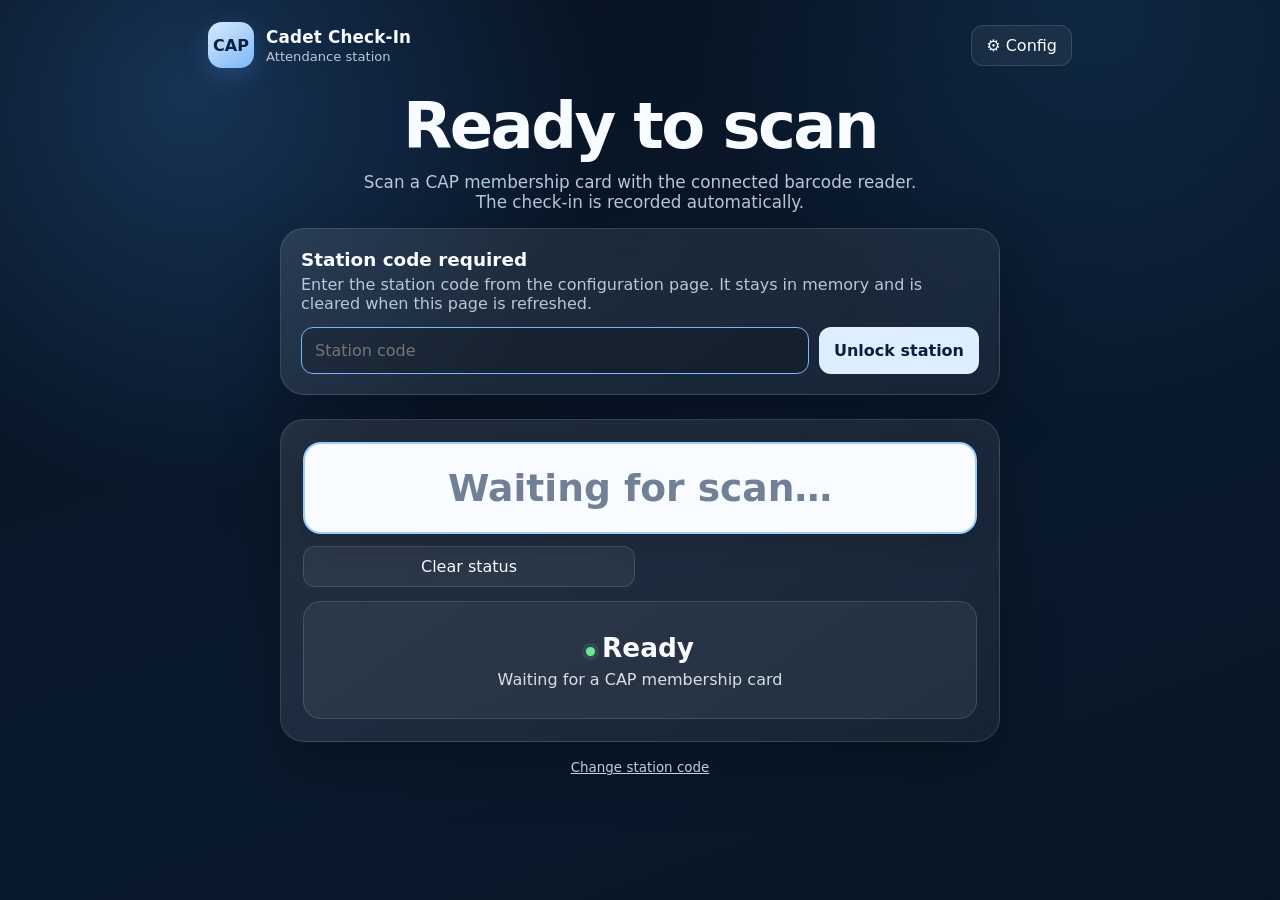
==== index.html @ 842401cf "Added all files" ====
<!doctype html>
<html lang="en">
<head>
<meta charset="utf-8">
<meta name="viewport" content="width=device-width,initial-scale=1">
<meta name="robots" content="noindex">
<title>CAP Cadet Check-In</title>
<link rel="stylesheet" href="app.css">
</head>
<body>
<main class="page">
  <header class="topbar">
    <div class="brand">
      <div class="brand-mark">CAP</div>
      <div>
        <div class="brand-title">Cadet Check-In</div>
        <div class="brand-sub">Attendance station</div>
      </div>
    </div>
    <div class="top-actions">
      <a class="link-btn" href="config.html">⚙ Config</a>
    </div>
  </header>

  <section class="hero">
    <h1>Ready to scan</h1>
    <p>Scan a CAP membership card with the connected barcode reader. The check-in is recorded automatically.</p>
  </section>

  <section id="setup" class="card">
    <h2>Station code required</h2>
    <p>Enter the station code from the configuration page. It stays in memory and is cleared when this page is refreshed.</p>
    <div class="setup-row">
      <input id="keyInput" type="password" placeholder="Station code" autocomplete="off">
      <button id="keySave" class="primary-btn" type="button">Unlock station</button>
    </div>
  </section>

  <section class="card scanner-card">
    <div class="scan-wrap">
      <input id="scan" type="text" inputmode="none" autocomplete="off" autocapitalize="off" spellcheck="false" placeholder="Waiting for scan…" autofocus aria-label="CAPID scanner input">
    </div>
    <div class="scanner-actions">
      <button id="clearStatus" class="ghost-btn" type="button">Clear status</button>
    </div>
    <div id="status" aria-live="polite">
      <div id="title"><span class="status-dot"></span>Ready</div>
      <div id="detail">Waiting for a CAP membership card</div>
    </div>
  </section>

  <footer class="footer">
    <span id="pending"></span>
    <button id="changeKey" type="button">Change station code</button>
  </footer>
</main>

<div id="burst" aria-live="polite"></div>
<script src="config.js"></script>
<script>
(function () {
  const $ = id => document.getElementById(id);
  const LS = { queue: 'cap_queue' };
  let stationKey = '';
  const scan = $('scan');
  let last = { id: '', t: 0 };
  let clearTimer = null;
  let burstTimer = null;

  function lsGet(k, d) { try { const v = localStorage.getItem(k); return v === null ? d : v; } catch (e) { return d; } }
  function lsSet(k, v) { try { localStorage.setItem(k, v); } catch (e) {} }
  function getQueue() { try { return JSON.parse(lsGet(LS.queue, '[]')); } catch (e) { return []; } }
  function setQueue(q) { lsSet(LS.queue, JSON.stringify(q)); renderPending(); }
  function renderPending() { const n = getQueue().length; $('pending').textContent = n ? n + ' scan(s) waiting to upload · ' : ''; }

  function show(kind, title, detail) {
    const s = $('status');
    s.className = kind;
    $('title').textContent = title;
    $('detail').textContent = detail || '';
    clearTimeout(clearTimer);
    if (kind !== 'wait') clearTimer = setTimeout(() => show('', 'Ready', 'Waiting for a CAP membership card'), 5000);
  }

  function hideBurst() { clearTimeout(burstTimer); $('burst').classList.remove('show'); }
  function celebrate(title, sub) {
    const b = $('burst');
    b.innerHTML =
      '<div class="badge"><span class="ring"></span><span class="ring r2"></span><span class="ring r3"></span>' +
      '<svg viewBox="0 0 200 200" aria-hidden="true"><circle class="disc" cx="100" cy="100" r="92"/>' +
      '<path class="tick" d="M62 104 L88 130 L140 74"/></svg></div>' +
      '<div id="bName"></div><div id="bSub"></div>';
    $('bName').textContent = title;
    $('bSub').textContent = sub || '';
    b.classList.remove('show'); void b.offsetWidth; b.classList.add('show');
    clearTimeout(burstTimer); burstTimer = setTimeout(hideBurst, 2300);
  }
  $('burst').addEventListener('click', hideBurst);

  function needKey() { $('setup').style.display = 'block'; $('keyInput').focus(); }
  function focusScan() { if ($('setup').style.display !== 'block') scan.focus(); }

  async function post(body) {
    const r = await fetch(API_URL, {
      method: 'POST', headers: { 'Content-Type': 'text/plain;charset=utf-8' }, body: JSON.stringify(body)
    });
    return r.json();
  }

  async function handleScan(raw) {
    const capid = String(raw || '').replace(/\D/g, '');
    if (!capid) return;
    if (capid.length < 4 || capid.length > 8) { show('bad', 'Could not read card', 'Please scan again'); return; }
    const now = Date.now();
    if (capid === last.id && now - last.t < 3000) return;
    last = { id: capid, t: now };

    if (!API_URL || API_URL.indexOf('PASTE') === 0) { show('bad', 'Not configured', 'Set API_URL in config.js'); return; }
    if (!stationKey) { needKey(); return; }

    hideBurst(); show('wait', 'Checking…', 'CAPID ' + capid);
    const payload = { action: 'checkin', capid, ts: new Date(now).toISOString() };
    try {
      const res = await post(Object.assign({ key: stationKey }, payload));
      if (res.badKey) { stationKey = ''; show('bad', 'Wrong station code', 'Please enter it again'); needKey(); return; }
      if (!res.ok) { show('bad', 'Error', res.error || 'Try again'); return; }
      if (res.duplicate) {
        show('warn', 'Already checked in', 'CAPID ' + res.capid + ' at ' + String(res.time).slice(0, 5));
      } else {
        show('ok', 'Checked in!', 'CAPID ' + res.capid);
        celebrate('Checked in!', 'CAPID ' + res.capid);
      }
    } catch (e) {
      const q = getQueue(); q.push(payload); setQueue(q);
      show('warn', 'Saved offline', 'CAPID ' + capid + ' will upload when the connection returns');
    }
  }

  async function flush() {
    let q = getQueue();
    if (!q.length || !stationKey) return;
    while (q.length) {
      try {
        const res = await post(Object.assign({}, q[0], { key: stationKey }));
        if (res.badKey) break;
        q.shift(); setQueue(q);
      } catch (e) { break; }
    }
  }

  scan.addEventListener('keydown', e => {
    if (e.key === 'Enter') { e.preventDefault(); const v = scan.value; scan.value = ''; handleScan(v); }
  });
  scan.addEventListener('input', () => {
    const digits = scan.value.replace(/\D/g, '');
    if (digits.length >= 6) { scan.value = ''; handleScan(digits); }
  });
  scan.addEventListener('blur', () => setTimeout(focusScan, 120));
  document.addEventListener('click', e => {
    if (e.target.tagName !== 'INPUT' && e.target.tagName !== 'BUTTON' && e.target.tagName !== 'A') focusScan();
  });

  $('keySave').addEventListener('click', () => {
    const v = $('keyInput').value.trim();
    if (!v) return;
    stationKey = v; $('keyInput').value = '';
    $('setup').style.display = 'none'; show('', 'Ready', 'Waiting for a CAP membership card'); scan.focus(); flush();
  });
  $('keyInput').addEventListener('keydown', e => { if (e.key === 'Enter') $('keySave').click(); });
  $('changeKey').addEventListener('click', needKey);
  $('clearStatus').addEventListener('click', () => show('', 'Ready', 'Waiting for a CAP membership card'));

  window.addEventListener('online', flush);
  setInterval(flush, 30000);
  renderPending();
  needKey();
})();
</script>
</body>
</html>
---- app.css ----
:root {
  --navy-950: #06111f;
  --navy-900: #0a1a2e;
  --navy-800: #102b4a;
  --navy-700: #183d67;
  --card: rgba(255,255,255,.08);
  --card-strong: rgba(255,255,255,.12);
  --line: rgba(255,255,255,.13);
  --text: #f8fbff;
  --muted: #b9c7d8;
  --accent: #75b8ff;
  --accent-2: #dceeff;
  --ok: #27b864;
  --warn: #d99a2b;
  --bad: #d9574f;
  --shadow: 0 24px 60px rgba(0,0,0,.28);
}

* { box-sizing: border-box; }
html { min-height: 100%; }
body {
  margin: 0;
  min-height: 100vh;
  color: var(--text);
  font-family: Inter, ui-sans-serif, system-ui, -apple-system, BlinkMacSystemFont, "Segoe UI", sans-serif;
  background:
    radial-gradient(circle at 15% 10%, rgba(65,135,215,.28), transparent 30%),
    radial-gradient(circle at 85% 0%, rgba(32,86,135,.28), transparent 28%),
    linear-gradient(160deg, var(--navy-950), var(--navy-900) 58%, #071625);
}

button, input { font: inherit; }
button { -webkit-tap-highlight-color: transparent; }
a { color: var(--accent-2); }

.page {
  width: min(100%, 900px);
  margin: 0 auto;
  padding: 22px 18px 28px;
}

.topbar {
  display: flex;
  justify-content: space-between;
  align-items: center;
  gap: 16px;
  margin-bottom: 26px;
}
.brand { display:flex; align-items:center; gap:12px; min-width:0; }
.brand-mark {
  width: 46px; height: 46px; flex: 0 0 46px;
  display:grid; place-items:center;
  border-radius: 14px;
  background: linear-gradient(145deg, #d8eaff, #79b7f8);
  color: #08203b;
  font-weight: 900;
  box-shadow: 0 8px 26px rgba(81,157,239,.25);
}
.brand-title { font-size: 1.05rem; font-weight: 800; letter-spacing: .01em; }
.brand-sub { color: var(--muted); font-size: .82rem; margin-top: 2px; }
.top-actions { display:flex; gap:8px; flex-wrap:wrap; justify-content:flex-end; }

.link-btn, .ghost-btn, .primary-btn {
  border: 1px solid var(--line);
  border-radius: 12px;
  padding: 10px 14px;
  cursor: pointer;
  text-decoration: none;
  transition: transform .15s ease, background .15s ease, border-color .15s ease;
}
.link-btn, .ghost-btn { color: var(--text); background: rgba(255,255,255,.055); }
.primary-btn { color: #08203b; background: #dceeff; border-color: transparent; font-weight: 750; }
.link-btn:hover, .ghost-btn:hover, .primary-btn:hover { transform: translateY(-1px); }

.hero { margin: 10px auto 0; text-align:center; max-width: 720px; }
.hero h1 { margin:0; font-size: clamp(2.2rem, 6vw, 4rem); line-height:1; letter-spacing:-.04em; }
.hero p { margin: 14px auto 0; color: var(--muted); font-size: 1.05rem; max-width: 560px; }

.card {
  margin: 24px auto 0;
  background: linear-gradient(145deg, rgba(255,255,255,.10), rgba(255,255,255,.055));
  border: 1px solid var(--line);
  border-radius: 24px;
  box-shadow: var(--shadow);
  backdrop-filter: blur(14px);
}
.scanner-card { max-width: 720px; padding: 22px; }
.scan-wrap { position:relative; }
#scan {
  display:block;
  width:100%;
  min-height: 92px;
  border-radius: 18px;
  border: 2px solid rgba(117,184,255,.7);
  background: #f8fbff;
  color: #091727;
  text-align:center;
  padding: 18px 20px;
  font-size: clamp(1.6rem, 4vw, 2.35rem);
  font-weight: 700;
  outline: none;
  box-shadow: inset 0 1px 0 rgba(255,255,255,.8), 0 10px 30px rgba(0,0,0,.14);
}
#scan::placeholder { color: #718096; font-weight: 600; }
#scan:focus { border-color: #cde6ff; box-shadow: 0 0 0 4px rgba(117,184,255,.17), 0 12px 30px rgba(0,0,0,.17); }

.scanner-actions { display:grid; grid-template-columns: 1fr 1fr; gap:10px; margin-top:12px; }
.scanner-actions a { text-align:center; }

#status {
  width:100%;
  margin-top:14px;
  min-height:118px;
  border-radius:18px;
  display:flex;
  flex-direction:column;
  align-items:center;
  justify-content:center;
  padding:18px;
  background: rgba(255,255,255,.055);
  border:1px solid var(--line);
  text-align:center;
  transition: background .2s ease, transform .2s ease;
}
#status.ok { background: rgba(39,184,100,.22); border-color: rgba(110,246,157,.35); }
#status.warn { background: rgba(217,154,43,.18); border-color: rgba(247,195,88,.32); }
#status.bad { background: rgba(217,87,79,.18); border-color: rgba(248,126,118,.30); }
#status.wait { background: rgba(117,184,255,.13); border-color: rgba(117,184,255,.28); }
#title { font-size:1.65rem; font-weight:800; }
#detail { margin-top:7px; font-size:1rem; color: rgba(255,255,255,.84); }

.status-dot {
  display:inline-block; width:9px; height:9px; border-radius:50%;
  background:#6de89b; margin-right:7px; vertical-align:1px;
  box-shadow:0 0 0 4px rgba(109,232,155,.11);
}

.footer { text-align:center; color:var(--muted); font-size:.84rem; padding-top:18px; }
.footer button { color:var(--accent-2); background:none; border:0; text-decoration:underline; cursor:pointer; padding:0; }

#setup { max-width:720px; margin:16px auto 0; display:none; padding:20px; }
#setup h2 { margin:0 0 5px; font-size:1.15rem; }
#setup p { margin:0 0 14px; color:var(--muted); }
.setup-row { display:flex; gap:10px; }
#keyInput { flex:1; min-width:0; border:1px solid var(--line); border-radius:12px; padding:13px; background:rgba(0,0,0,.16); color:var(--text); outline:none; }
#keyInput:focus { border-color:var(--accent); }

@media (max-width: 620px) {
  .page { padding: 16px 12px 24px; }
  .topbar { align-items:flex-start; }
  .top-actions { flex-direction:column; }
  .link-btn, .ghost-btn { padding:9px 11px; }
  .scanner-card { padding:14px; border-radius:20px; }
  .scanner-actions { grid-template-columns:1fr; }
  .setup-row { flex-direction:column; }
}

/* Success overlay */
#burst {
  position:fixed; inset:0; z-index:50; display:none; flex-direction:column; align-items:center; justify-content:center;
  background:rgba(4,15,28,.95); cursor:pointer; padding:24px;
}
#burst.show { display:flex; animation:bfade .15s ease-out; }
.badge { position:relative; width:min(200px,48vw); height:min(200px,48vw); }
.ring { position:absolute; inset:0; border-radius:50%; border:4px solid #51e38a; opacity:0; animation:ripple 1.3s ease-out forwards; }
.ring.r2 { animation-delay:.25s; } .ring.r3 { animation-delay:.5s; }
.badge svg { position:relative; width:100%; height:100%; overflow:visible; }
.disc { fill:#22b455; transform-origin:100px 100px; animation:pop .5s cubic-bezier(.2,1.5,.4,1) both; filter:drop-shadow(0 0 24px rgba(61,220,132,.55)); }
.tick { fill:none; stroke:#fff; stroke-width:11; stroke-linecap:round; stroke-linejoin:round; stroke-dasharray:120; stroke-dashoffset:120; animation:draw .4s .32s cubic-bezier(.6,.1,.3,1) forwards; }
#bName { margin-top:28px; font-size:clamp(1.8rem,6vw,2.4rem); font-weight:800; text-align:center; opacity:0; animation:rise .4s .55s ease-out forwards; }
#bSub { margin-top:7px; font-size:1.1rem; opacity:0; text-align:center; --o:.8; animation:rise .4s .7s ease-out forwards; }
@keyframes bfade { from { opacity:0 } to { opacity:1 } }
@keyframes pop { 0% { transform:scale(0) } 100% { transform:scale(1) } }
@keyframes draw { to { stroke-dashoffset:0 } }
@keyframes ripple { 0% { transform:scale(.85); opacity:.85 } 100% { transform:scale(2.3); opacity:0 } }
@keyframes rise { from { opacity:0; transform:translateY(12px) } to { opacity:var(--o,1); transform:none } }
@media (prefers-reduced-motion: reduce) {
  .ring { display:none; } .disc { animation:none; } .tick { animation:none; stroke-dashoffset:0; }
  #bName, #bSub { animation:none; opacity:1; }
}
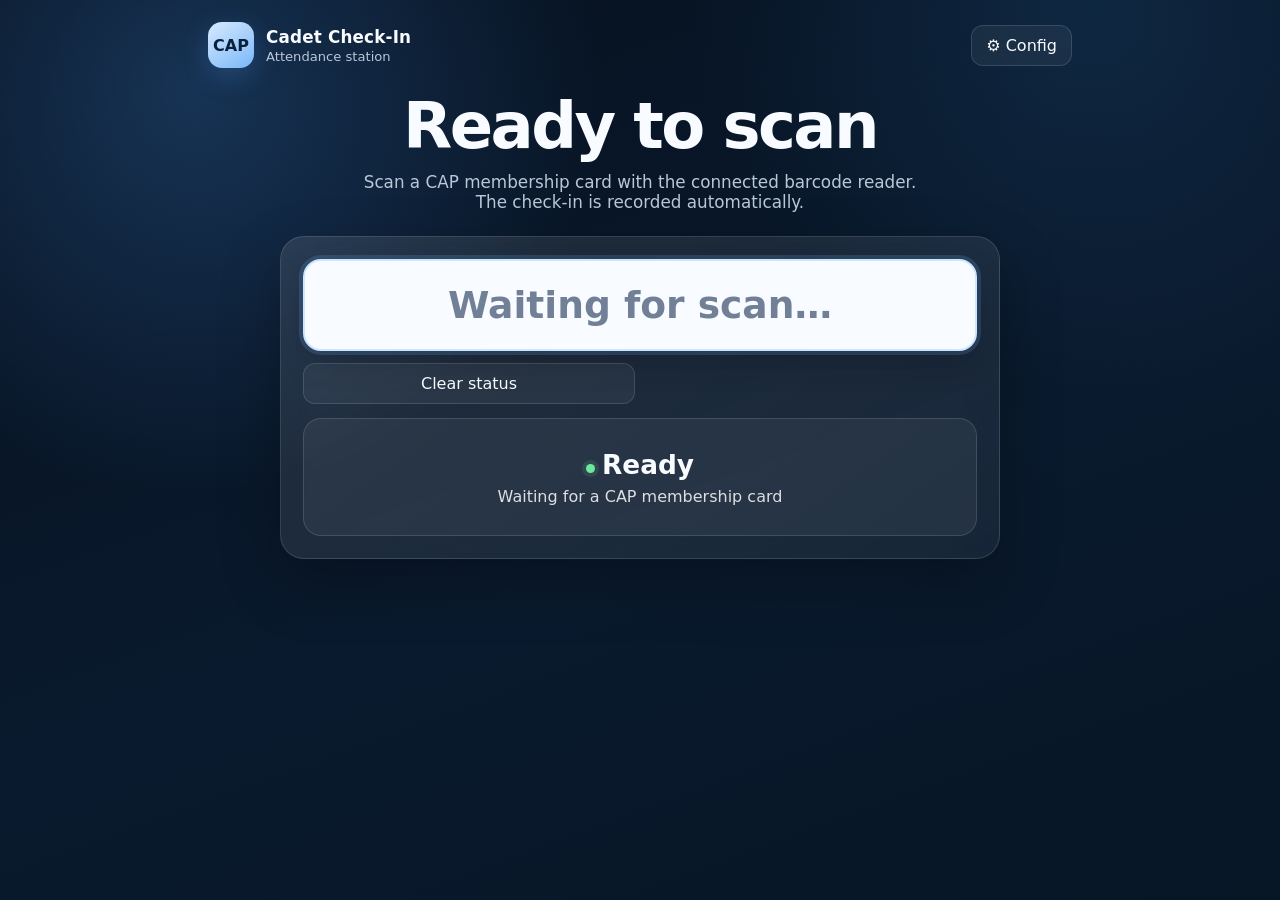
==== commit d53256c8: "Update2" ====
--- a/index.html
+++ b/index.html
@@ -27,21 +27,17 @@
     <p>Scan a CAP membership card with the connected barcode reader. The check-in is recorded automatically.</p>
   </section>
 
-  <section id="setup" class="card">
-    <h2>Station code required</h2>
-    <p>Enter the station code from the configuration page. It stays in memory and is cleared when this page is refreshed.</p>
-    <div class="setup-row">
-      <input id="keyInput" type="password" placeholder="Station code" autocomplete="off">
-      <button id="keySave" class="primary-btn" type="button">Unlock station</button>
-    </div>
-  </section>
-
   <section class="card scanner-card">
     <div class="scan-wrap">
-      <input id="scan" type="text" inputmode="none" autocomplete="off" autocapitalize="off" spellcheck="false" placeholder="Waiting for scan…" autofocus aria-label="CAPID scanner input">
+      <input id="scan" type="text" inputmode="none"
+        autocomplete="off" autocapitalize="off" spellcheck="false"
+        placeholder="Waiting for scan…" autofocus
+        aria-label="CAPID scanner input">
     </div>
     <div class="scanner-actions">
-      <button id="clearStatus" class="ghost-btn" type="button">Clear status</button>
+      <button id="clearStatus" class="ghost-btn" type="button">
+        Clear status
+      </button>
     </div>
     <div id="status" aria-live="polite">
       <div id="title"><span class="status-dot"></span>Ready</div>
@@ -51,130 +47,243 @@
 
   <footer class="footer">
     <span id="pending"></span>
-    <button id="changeKey" type="button">Change station code</button>
   </footer>
 </main>
 
 <div id="burst" aria-live="polite"></div>
+
 <script src="config.js"></script>
 <script>
 (function () {
   const $ = id => document.getElementById(id);
   const LS = { queue: 'cap_queue' };
-  let stationKey = '';
   const scan = $('scan');
+
   let last = { id: '', t: 0 };
   let clearTimer = null;
   let burstTimer = null;
 
-  function lsGet(k, d) { try { const v = localStorage.getItem(k); return v === null ? d : v; } catch (e) { return d; } }
-  function lsSet(k, v) { try { localStorage.setItem(k, v); } catch (e) {} }
-  function getQueue() { try { return JSON.parse(lsGet(LS.queue, '[]')); } catch (e) { return []; } }
-  function setQueue(q) { lsSet(LS.queue, JSON.stringify(q)); renderPending(); }
-  function renderPending() { const n = getQueue().length; $('pending').textContent = n ? n + ' scan(s) waiting to upload · ' : ''; }
+  function lsGet(k, d) {
+    try {
+      const v = localStorage.getItem(k);
+      return v === null ? d : v;
+    } catch (e) {
+      return d;
+    }
+  }
+
+  function lsSet(k, v) {
+    try {
+      localStorage.setItem(k, v);
+    } catch (e) {}
+  }
+
+  function getQueue() {
+    try {
+      return JSON.parse(lsGet(LS.queue, '[]'));
+    } catch (e) {
+      return [];
+    }
+  }
+
+  function setQueue(q) {
+    lsSet(LS.queue, JSON.stringify(q));
+    renderPending();
+  }
+
+  function renderPending() {
+    const n = getQueue().length;
+    $('pending').textContent = n
+      ? n + ' scan(s) waiting to upload · '
+      : '';
+  }
 
   function show(kind, title, detail) {
     const s = $('status');
     s.className = kind;
     $('title').textContent = title;
     $('detail').textContent = detail || '';
+
     clearTimeout(clearTimer);
-    if (kind !== 'wait') clearTimer = setTimeout(() => show('', 'Ready', 'Waiting for a CAP membership card'), 5000);
-  }
-
-  function hideBurst() { clearTimeout(burstTimer); $('burst').classList.remove('show'); }
+
+    if (kind !== 'wait') {
+      clearTimer = setTimeout(function() {
+        show('', 'Ready', 'Waiting for a CAP membership card');
+      }, 5000);
+    }
+  }
+
+  function hideBurst() {
+    clearTimeout(burstTimer);
+    $('burst').classList.remove('show');
+  }
+
   function celebrate(title, sub) {
     const b = $('burst');
+
     b.innerHTML =
-      '<div class="badge"><span class="ring"></span><span class="ring r2"></span><span class="ring r3"></span>' +
-      '<svg viewBox="0 0 200 200" aria-hidden="true"><circle class="disc" cx="100" cy="100" r="92"/>' +
-      '<path class="tick" d="M62 104 L88 130 L140 74"/></svg></div>' +
-      '<div id="bName"></div><div id="bSub"></div>';
+      '<div class="badge"><span class="ring"></span>' +
+      '<span class="ring r2"></span><span class="ring r3"></span>' +
+      '<svg viewBox="0 0 200 200" aria-hidden="true">' +
+      '<circle class="disc" cx="100" cy="100" r="92"/>' +
+      '<path class="tick" d="M62 104 L88 130 L140 74"/>' +
+      '</svg></div><div id="bName"></div><div id="bSub"></div>';
+
     $('bName').textContent = title;
     $('bSub').textContent = sub || '';
-    b.classList.remove('show'); void b.offsetWidth; b.classList.add('show');
-    clearTimeout(burstTimer); burstTimer = setTimeout(hideBurst, 2300);
-  }
+
+    b.classList.remove('show');
+    void b.offsetWidth;
+    b.classList.add('show');
+
+    clearTimeout(burstTimer);
+    burstTimer = setTimeout(hideBurst, 2300);
+  }
+
   $('burst').addEventListener('click', hideBurst);
 
-  function needKey() { $('setup').style.display = 'block'; $('keyInput').focus(); }
-  function focusScan() { if ($('setup').style.display !== 'block') scan.focus(); }
+  function focusScan() {
+    scan.focus();
+  }
 
   async function post(body) {
     const r = await fetch(API_URL, {
-      method: 'POST', headers: { 'Content-Type': 'text/plain;charset=utf-8' }, body: JSON.stringify(body)
+      method: 'POST',
+      headers: {
+        'Content-Type': 'text/plain;charset=utf-8'
+      },
+      body: JSON.stringify(body)
     });
+
     return r.json();
   }
 
   async function handleScan(raw) {
     const capid = String(raw || '').replace(/\D/g, '');
+
     if (!capid) return;
-    if (capid.length < 4 || capid.length > 8) { show('bad', 'Could not read card', 'Please scan again'); return; }
+
+    if (capid.length < 4 || capid.length > 8) {
+      show('bad', 'Could not read card', 'Please scan again');
+      return;
+    }
+
     const now = Date.now();
-    if (capid === last.id && now - last.t < 3000) return;
+
+    if (capid === last.id && now - last.t < 3000) {
+      return;
+    }
+
     last = { id: capid, t: now };
 
-    if (!API_URL || API_URL.indexOf('PASTE') === 0) { show('bad', 'Not configured', 'Set API_URL in config.js'); return; }
-    if (!stationKey) { needKey(); return; }
-
-    hideBurst(); show('wait', 'Checking…', 'CAPID ' + capid);
-    const payload = { action: 'checkin', capid, ts: new Date(now).toISOString() };
-    try {
-      const res = await post(Object.assign({ key: stationKey }, payload));
-      if (res.badKey) { stationKey = ''; show('bad', 'Wrong station code', 'Please enter it again'); needKey(); return; }
-      if (!res.ok) { show('bad', 'Error', res.error || 'Try again'); return; }
+    if (!API_URL || API_URL.indexOf('PASTE') === 0) {
+      show('bad', 'Not configured', 'Set API_URL in config.js');
+      return;
+    }
+
+    hideBurst();
+    show('wait', 'Checking…', 'CAPID ' + capid);
+
+    const payload = {
+      action: 'checkin',
+      capid: capid,
+      ts: new Date(now).toISOString()
+    };
+
+    try {
+      const res = await post(payload);
+
+      if (!res.ok) {
+        show('bad', 'Error', res.error || 'Try again');
+        return;
+      }
+
       if (res.duplicate) {
-        show('warn', 'Already checked in', 'CAPID ' + res.capid + ' at ' + String(res.time).slice(0, 5));
+        show(
+          'warn',
+          'Already checked in',
+          'CAPID ' + res.capid + ' at ' +
+            String(res.time).slice(0, 5)
+        );
       } else {
         show('ok', 'Checked in!', 'CAPID ' + res.capid);
         celebrate('Checked in!', 'CAPID ' + res.capid);
       }
     } catch (e) {
-      const q = getQueue(); q.push(payload); setQueue(q);
-      show('warn', 'Saved offline', 'CAPID ' + capid + ' will upload when the connection returns');
+      const q = getQueue();
+      q.push(payload);
+      setQueue(q);
+
+      show(
+        'warn',
+        'Saved offline',
+        'CAPID ' + capid +
+          ' will upload when the connection returns'
+      );
     }
   }
 
   async function flush() {
     let q = getQueue();
-    if (!q.length || !stationKey) return;
+
+    if (!q.length) return;
+
     while (q.length) {
       try {
-        const res = await post(Object.assign({}, q[0], { key: stationKey }));
-        if (res.badKey) break;
-        q.shift(); setQueue(q);
-      } catch (e) { break; }
-    }
-  }
-
-  scan.addEventListener('keydown', e => {
-    if (e.key === 'Enter') { e.preventDefault(); const v = scan.value; scan.value = ''; handleScan(v); }
-  });
-  scan.addEventListener('input', () => {
+        const res = await post(q[0]);
+
+        if (!res.ok && res.error) break;
+
+        q.shift();
+        setQueue(q);
+      } catch (e) {
+        break;
+      }
+    }
+  }
+
+  scan.addEventListener('keydown', function(e) {
+    if (e.key === 'Enter') {
+      e.preventDefault();
+      const v = scan.value;
+      scan.value = '';
+      handleScan(v);
+    }
+  });
+
+  scan.addEventListener('input', function() {
     const digits = scan.value.replace(/\D/g, '');
-    if (digits.length >= 6) { scan.value = ''; handleScan(digits); }
-  });
-  scan.addEventListener('blur', () => setTimeout(focusScan, 120));
-  document.addEventListener('click', e => {
-    if (e.target.tagName !== 'INPUT' && e.target.tagName !== 'BUTTON' && e.target.tagName !== 'A') focusScan();
-  });
-
-  $('keySave').addEventListener('click', () => {
-    const v = $('keyInput').value.trim();
-    if (!v) return;
-    stationKey = v; $('keyInput').value = '';
-    $('setup').style.display = 'none'; show('', 'Ready', 'Waiting for a CAP membership card'); scan.focus(); flush();
-  });
-  $('keyInput').addEventListener('keydown', e => { if (e.key === 'Enter') $('keySave').click(); });
-  $('changeKey').addEventListener('click', needKey);
-  $('clearStatus').addEventListener('click', () => show('', 'Ready', 'Waiting for a CAP membership card'));
+
+    if (digits.length >= 6) {
+      scan.value = '';
+      handleScan(digits);
+    }
+  });
+
+  scan.addEventListener('blur', function() {
+    setTimeout(focusScan, 120);
+  });
+
+  document.addEventListener('click', function(e) {
+    if (
+      e.target.tagName !== 'INPUT' &&
+      e.target.tagName !== 'BUTTON' &&
+      e.target.tagName !== 'A'
+    ) {
+      focusScan();
+    }
+  });
+
+  $('clearStatus').addEventListener('click', function() {
+    show('', 'Ready', 'Waiting for a CAP membership card');
+  });
 
   window.addEventListener('online', flush);
   setInterval(flush, 30000);
+
   renderPending();
-  needKey();
+  focusScan();
 })();
 </script>
 </body>
-</html>
+</html>
--- a/app.css
+++ b/app.css
@@ -17,12 +17,15 @@
 }
 
 * { box-sizing: border-box; }
+
 html { min-height: 100%; }
+
 body {
   margin: 0;
   min-height: 100vh;
   color: var(--text);
-  font-family: Inter, ui-sans-serif, system-ui, -apple-system, BlinkMacSystemFont, "Segoe UI", sans-serif;
+  font-family: Inter, ui-sans-serif, system-ui, -apple-system,
+    BlinkMacSystemFont, "Segoe UI", sans-serif;
   background:
     radial-gradient(circle at 15% 10%, rgba(65,135,215,.28), transparent 30%),
     radial-gradient(circle at 85% 0%, rgba(32,86,135,.28), transparent 28%),
@@ -30,7 +33,9 @@
 }
 
 button, input { font: inherit; }
+
 button { -webkit-tap-highlight-color: transparent; }
+
 a { color: var(--accent-2); }
 
 .page {
@@ -46,19 +51,45 @@
   gap: 16px;
   margin-bottom: 26px;
 }
-.brand { display:flex; align-items:center; gap:12px; min-width:0; }
+
+.brand {
+  display: flex;
+  align-items: center;
+  gap: 12px;
+  min-width: 0;
+}
+
 .brand-mark {
-  width: 46px; height: 46px; flex: 0 0 46px;
-  display:grid; place-items:center;
+  width: 46px;
+  height: 46px;
+  flex: 0 0 46px;
+  display: grid;
+  place-items: center;
   border-radius: 14px;
   background: linear-gradient(145deg, #d8eaff, #79b7f8);
   color: #08203b;
   font-weight: 900;
   box-shadow: 0 8px 26px rgba(81,157,239,.25);
 }
-.brand-title { font-size: 1.05rem; font-weight: 800; letter-spacing: .01em; }
-.brand-sub { color: var(--muted); font-size: .82rem; margin-top: 2px; }
-.top-actions { display:flex; gap:8px; flex-wrap:wrap; justify-content:flex-end; }
+
+.brand-title {
+  font-size: 1.05rem;
+  font-weight: 800;
+  letter-spacing: .01em;
+}
+
+.brand-sub {
+  color: var(--muted);
+  font-size: .82rem;
+  margin-top: 2px;
+}
+
+.top-actions {
+  display: flex;
+  gap: 8px;
+  flex-wrap: wrap;
+  justify-content: flex-end;
+}
 
 .link-btn, .ghost-btn, .primary-btn {
   border: 1px solid var(--line);
@@ -66,115 +97,294 @@
   padding: 10px 14px;
   cursor: pointer;
   text-decoration: none;
-  transition: transform .15s ease, background .15s ease, border-color .15s ease;
-}
-.link-btn, .ghost-btn { color: var(--text); background: rgba(255,255,255,.055); }
-.primary-btn { color: #08203b; background: #dceeff; border-color: transparent; font-weight: 750; }
-.link-btn:hover, .ghost-btn:hover, .primary-btn:hover { transform: translateY(-1px); }
-
-.hero { margin: 10px auto 0; text-align:center; max-width: 720px; }
-.hero h1 { margin:0; font-size: clamp(2.2rem, 6vw, 4rem); line-height:1; letter-spacing:-.04em; }
-.hero p { margin: 14px auto 0; color: var(--muted); font-size: 1.05rem; max-width: 560px; }
+  transition: transform .15s ease, background .15s ease,
+    border-color .15s ease;
+}
+
+.link-btn, .ghost-btn {
+  color: var(--text);
+  background: rgba(255,255,255,.055);
+}
+
+.primary-btn {
+  color: #08203b;
+  background: #dceeff;
+  border-color: transparent;
+  font-weight: 750;
+}
+
+.link-btn:hover, .ghost-btn:hover, .primary-btn:hover {
+  transform: translateY(-1px);
+}
+
+.hero {
+  margin: 10px auto 0;
+  text-align: center;
+  max-width: 720px;
+}
+
+.hero h1 {
+  margin: 0;
+  font-size: clamp(2.2rem, 6vw, 4rem);
+  line-height: 1;
+  letter-spacing: -.04em;
+}
+
+.hero p {
+  margin: 14px auto 0;
+  color: var(--muted);
+  font-size: 1.05rem;
+  max-width: 560px;
+}
 
 .card {
   margin: 24px auto 0;
-  background: linear-gradient(145deg, rgba(255,255,255,.10), rgba(255,255,255,.055));
+  background: linear-gradient(
+    145deg,
+    rgba(255,255,255,.10),
+    rgba(255,255,255,.055)
+  );
   border: 1px solid var(--line);
   border-radius: 24px;
   box-shadow: var(--shadow);
   backdrop-filter: blur(14px);
 }
-.scanner-card { max-width: 720px; padding: 22px; }
-.scan-wrap { position:relative; }
+
+.scanner-card {
+  max-width: 720px;
+  padding: 22px;
+}
+
+.scan-wrap { position: relative; }
+
 #scan {
-  display:block;
-  width:100%;
+  display: block;
+  width: 100%;
   min-height: 92px;
   border-radius: 18px;
   border: 2px solid rgba(117,184,255,.7);
   background: #f8fbff;
   color: #091727;
-  text-align:center;
+  text-align: center;
   padding: 18px 20px;
   font-size: clamp(1.6rem, 4vw, 2.35rem);
   font-weight: 700;
   outline: none;
-  box-shadow: inset 0 1px 0 rgba(255,255,255,.8), 0 10px 30px rgba(0,0,0,.14);
-}
-#scan::placeholder { color: #718096; font-weight: 600; }
-#scan:focus { border-color: #cde6ff; box-shadow: 0 0 0 4px rgba(117,184,255,.17), 0 12px 30px rgba(0,0,0,.17); }
-
-.scanner-actions { display:grid; grid-template-columns: 1fr 1fr; gap:10px; margin-top:12px; }
-.scanner-actions a { text-align:center; }
+  box-shadow: inset 0 1px 0 rgba(255,255,255,.8),
+    0 10px 30px rgba(0,0,0,.14);
+}
+
+#scan::placeholder {
+  color: #718096;
+  font-weight: 600;
+}
+
+#scan:focus {
+  border-color: #cde6ff;
+  box-shadow: 0 0 0 4px rgba(117,184,255,.17),
+    0 12px 30px rgba(0,0,0,.17);
+}
+
+.scanner-actions {
+  display: grid;
+  grid-template-columns: 1fr 1fr;
+  gap: 10px;
+  margin-top: 12px;
+}
+
+.scanner-actions a { text-align: center; }
 
 #status {
-  width:100%;
-  margin-top:14px;
-  min-height:118px;
-  border-radius:18px;
-  display:flex;
-  flex-direction:column;
-  align-items:center;
-  justify-content:center;
-  padding:18px;
+  width: 100%;
+  margin-top: 14px;
+  min-height: 118px;
+  border-radius: 18px;
+  display: flex;
+  flex-direction: column;
+  align-items: center;
+  justify-content: center;
+  padding: 18px;
   background: rgba(255,255,255,.055);
-  border:1px solid var(--line);
-  text-align:center;
+  border: 1px solid var(--line);
+  text-align: center;
   transition: background .2s ease, transform .2s ease;
 }
-#status.ok { background: rgba(39,184,100,.22); border-color: rgba(110,246,157,.35); }
-#status.warn { background: rgba(217,154,43,.18); border-color: rgba(247,195,88,.32); }
-#status.bad { background: rgba(217,87,79,.18); border-color: rgba(248,126,118,.30); }
-#status.wait { background: rgba(117,184,255,.13); border-color: rgba(117,184,255,.28); }
-#title { font-size:1.65rem; font-weight:800; }
-#detail { margin-top:7px; font-size:1rem; color: rgba(255,255,255,.84); }
+
+#status.ok {
+  background: rgba(39,184,100,.22);
+  border-color: rgba(110,246,157,.35);
+}
+
+#status.warn {
+  background: rgba(217,154,43,.18);
+  border-color: rgba(247,195,88,.32);
+}
+
+#status.bad {
+  background: rgba(217,87,79,.18);
+  border-color: rgba(248,126,118,.30);
+}
+
+#status.wait {
+  background: rgba(117,184,255,.13);
+  border-color: rgba(117,184,255,.28);
+}
+
+#title {
+  font-size: 1.65rem;
+  font-weight: 800;
+}
+
+#detail {
+  margin-top: 7px;
+  font-size: 1rem;
+  color: rgba(255,255,255,.84);
+}
 
 .status-dot {
-  display:inline-block; width:9px; height:9px; border-radius:50%;
-  background:#6de89b; margin-right:7px; vertical-align:1px;
-  box-shadow:0 0 0 4px rgba(109,232,155,.11);
-}
-
-.footer { text-align:center; color:var(--muted); font-size:.84rem; padding-top:18px; }
-.footer button { color:var(--accent-2); background:none; border:0; text-decoration:underline; cursor:pointer; padding:0; }
-
-#setup { max-width:720px; margin:16px auto 0; display:none; padding:20px; }
-#setup h2 { margin:0 0 5px; font-size:1.15rem; }
-#setup p { margin:0 0 14px; color:var(--muted); }
-.setup-row { display:flex; gap:10px; }
-#keyInput { flex:1; min-width:0; border:1px solid var(--line); border-radius:12px; padding:13px; background:rgba(0,0,0,.16); color:var(--text); outline:none; }
-#keyInput:focus { border-color:var(--accent); }
+  display: inline-block;
+  width: 9px;
+  height: 9px;
+  border-radius: 50%;
+  background: #6de89b;
+  margin-right: 7px;
+  vertical-align: 1px;
+  box-shadow: 0 0 0 4px rgba(109,232,155,.11);
+}
+
+.footer {
+  text-align: center;
+  color: var(--muted);
+  font-size: .84rem;
+  padding-top: 18px;
+}
+
+.footer button {
+  color: var(--accent-2);
+  background: none;
+  border: 0;
+  text-decoration: underline;
+  cursor: pointer;
+  padding: 0;
+}
 
 @media (max-width: 620px) {
   .page { padding: 16px 12px 24px; }
-  .topbar { align-items:flex-start; }
-  .top-actions { flex-direction:column; }
-  .link-btn, .ghost-btn { padding:9px 11px; }
-  .scanner-card { padding:14px; border-radius:20px; }
-  .scanner-actions { grid-template-columns:1fr; }
-  .setup-row { flex-direction:column; }
+  .topbar { align-items: flex-start; }
+  .top-actions { flex-direction: column; }
+  .link-btn, .ghost-btn { padding: 9px 11px; }
+  .scanner-card { padding: 14px; border-radius: 20px; }
+  .scanner-actions { grid-template-columns: 1fr; }
 }
 
 /* Success overlay */
+
 #burst {
-  position:fixed; inset:0; z-index:50; display:none; flex-direction:column; align-items:center; justify-content:center;
-  background:rgba(4,15,28,.95); cursor:pointer; padding:24px;
-}
-#burst.show { display:flex; animation:bfade .15s ease-out; }
-.badge { position:relative; width:min(200px,48vw); height:min(200px,48vw); }
-.ring { position:absolute; inset:0; border-radius:50%; border:4px solid #51e38a; opacity:0; animation:ripple 1.3s ease-out forwards; }
-.ring.r2 { animation-delay:.25s; } .ring.r3 { animation-delay:.5s; }
-.badge svg { position:relative; width:100%; height:100%; overflow:visible; }
-.disc { fill:#22b455; transform-origin:100px 100px; animation:pop .5s cubic-bezier(.2,1.5,.4,1) both; filter:drop-shadow(0 0 24px rgba(61,220,132,.55)); }
-.tick { fill:none; stroke:#fff; stroke-width:11; stroke-linecap:round; stroke-linejoin:round; stroke-dasharray:120; stroke-dashoffset:120; animation:draw .4s .32s cubic-bezier(.6,.1,.3,1) forwards; }
-#bName { margin-top:28px; font-size:clamp(1.8rem,6vw,2.4rem); font-weight:800; text-align:center; opacity:0; animation:rise .4s .55s ease-out forwards; }
-#bSub { margin-top:7px; font-size:1.1rem; opacity:0; text-align:center; --o:.8; animation:rise .4s .7s ease-out forwards; }
-@keyframes bfade { from { opacity:0 } to { opacity:1 } }
-@keyframes pop { 0% { transform:scale(0) } 100% { transform:scale(1) } }
-@keyframes draw { to { stroke-dashoffset:0 } }
-@keyframes ripple { 0% { transform:scale(.85); opacity:.85 } 100% { transform:scale(2.3); opacity:0 } }
-@keyframes rise { from { opacity:0; transform:translateY(12px) } to { opacity:var(--o,1); transform:none } }
+  position: fixed;
+  inset: 0;
+  z-index: 50;
+  display: none;
+  flex-direction: column;
+  align-items: center;
+  justify-content: center;
+  background: rgba(4,15,28,.95);
+  cursor: pointer;
+  padding: 24px;
+}
+
+#burst.show {
+  display: flex;
+  animation: bfade .15s ease-out;
+}
+
+.badge {
+  position: relative;
+  width: min(200px,48vw);
+  height: min(200px,48vw);
+}
+
+.ring {
+  position: absolute;
+  inset: 0;
+  border-radius: 50%;
+  border: 4px solid #51e38a;
+  opacity: 0;
+  animation: ripple 1.3s ease-out forwards;
+}
+
+.ring.r2 { animation-delay: .25s; }
+.ring.r3 { animation-delay: .5s; }
+
+.badge svg {
+  position: relative;
+  width: 100%;
+  height: 100%;
+  overflow: visible;
+}
+
+.disc {
+  fill: #22b455;
+  transform-origin: 100px 100px;
+  animation: pop .5s cubic-bezier(.2,1.5,.4,1) both;
+  filter: drop-shadow(0 0 24px rgba(61,220,132,.55));
+}
+
+.tick {
+  fill: none;
+  stroke: #fff;
+  stroke-width: 11;
+  stroke-linecap: round;
+  stroke-linejoin: round;
+  stroke-dasharray: 120;
+  stroke-dashoffset: 120;
+  animation: draw .4s .32s cubic-bezier(.6,.1,.3,1) forwards;
+}
+
+#bName {
+  margin-top: 28px;
+  font-size: clamp(1.8rem,6vw,2.4rem);
+  font-weight: 800;
+  text-align: center;
+  opacity: 0;
+  animation: rise .4s .55s ease-out forwards;
+}
+
+#bSub {
+  margin-top: 7px;
+  font-size: 1.1rem;
+  opacity: 0;
+  text-align: center;
+  --o: .8;
+  animation: rise .4s .7s ease-out forwards;
+}
+
+@keyframes bfade {
+  from { opacity: 0; }
+  to { opacity: 1; }
+}
+
+@keyframes pop {
+  0% { transform: scale(0); }
+  100% { transform: scale(1); }
+}
+
+@keyframes draw {
+  to { stroke-dashoffset: 0; }
+}
+
+@keyframes ripple {
+  0% { transform: scale(.85); opacity: .85; }
+  100% { transform: scale(2.3); opacity: 0; }
+}
+
+@keyframes rise {
+  from { opacity: 0; transform: translateY(12px); }
+  to { opacity: var(--o,1); transform: none; }
+}
+
 @media (prefers-reduced-motion: reduce) {
-  .ring { display:none; } .disc { animation:none; } .tick { animation:none; stroke-dashoffset:0; }
-  #bName, #bSub { animation:none; opacity:1; }
-}
+  .ring { display: none; }
+  .disc { animation: none; }
+  .tick { animation: none; stroke-dashoffset: 0; }
+  #bName, #bSub { animation: none; opacity: 1; }
+}
